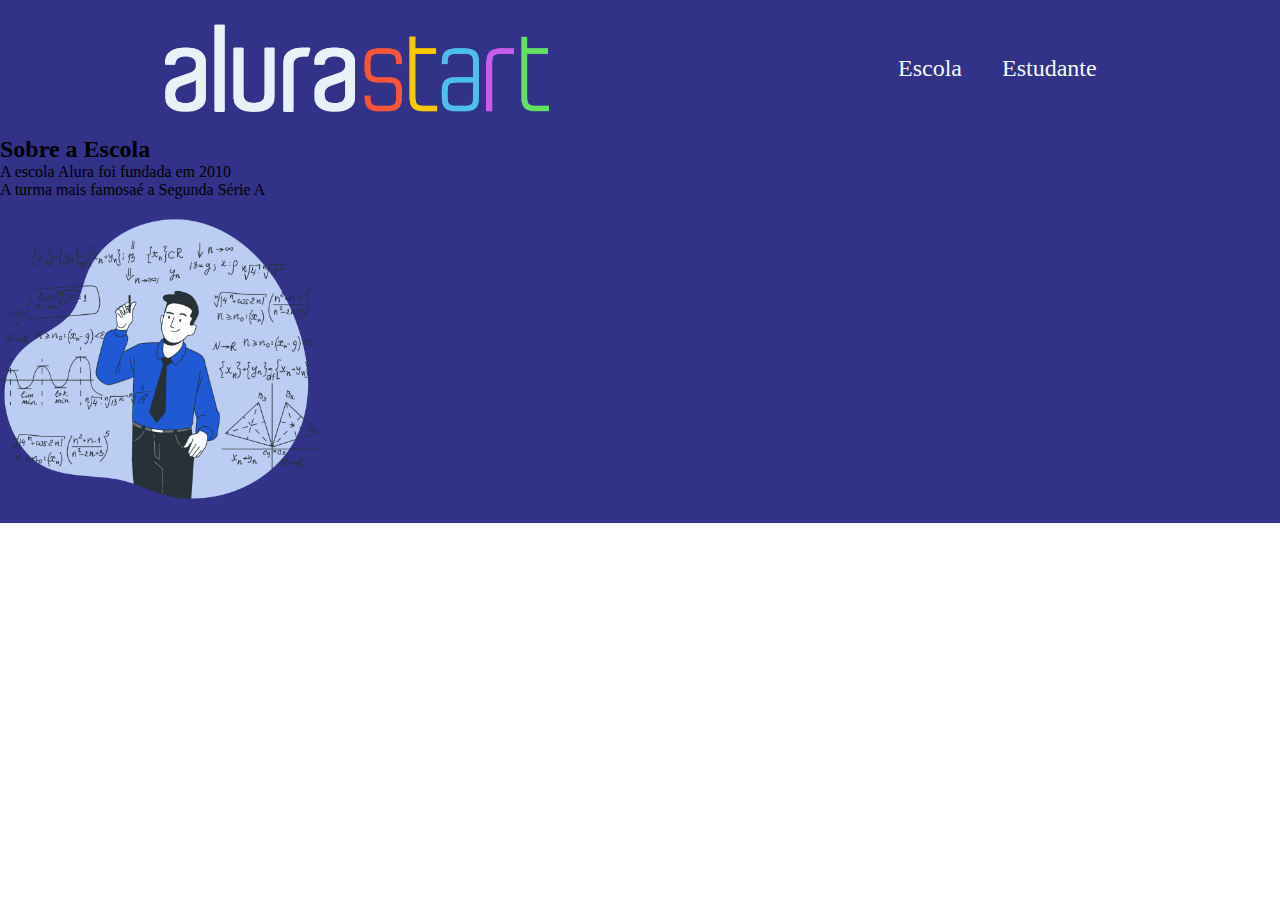
==== puts-main/index.html @ 8de019eb "Add files via upload" ====
<!DOCTYPE html>
<html lang="en">
<head>
    <meta charset="UTF-8">
    <meta name="viewport" content="width=device-width, initial-scale=1.0">
    <title>Document</title>
    <link rel="stylesheet" href="style.css">
</head>
<body>
    <header class="cabecalho">
      <img class="cabecalho-imagem" src="alurastart logo.png" alt="logo da alura"> 
        <ul class="cabecalho-lista">
         <li class="cabecalho-lista-item">Escola</li>
         <li class="cabecalho-lista-item">Estudante</li>
        </ul>
    </header>
    <section class="escola"> 
   <h2 class="escola-titulo">Sobre a Escola</h2>
  <p class="esola-texto-um">A escola Alura foi fundada em 2010</p>
  <p class="escola-texto-dois">A turma mais famosaé a Segunda Série A</p>
   <img class="escola-imagem" src="Mathematics-bro.png" alt="pessoa intoduzindo o conteúdo">
</section>
</body>

</html>
---- puts-main/style.css ----
*{
    margin: 0;
    padding: 0;
}

.cabecalho {
    background-color:rgb(50, 50, 136);
    color: aliceblue;
    display: flex;
    justify-content: space-around;
    align-items: center;
    padding: 24px 0 ;
}

.cabecalho-imagem{
 width: 30%;

}

.cabecalho-lista-item{
    display: inline-block;
    margin: 0 18px;
    font-size: 24px;
}
.escola-imagem{
    width: 25%;
}

.escola{
    background-image: linear-gradient(rgb(50, 50, 136));
}
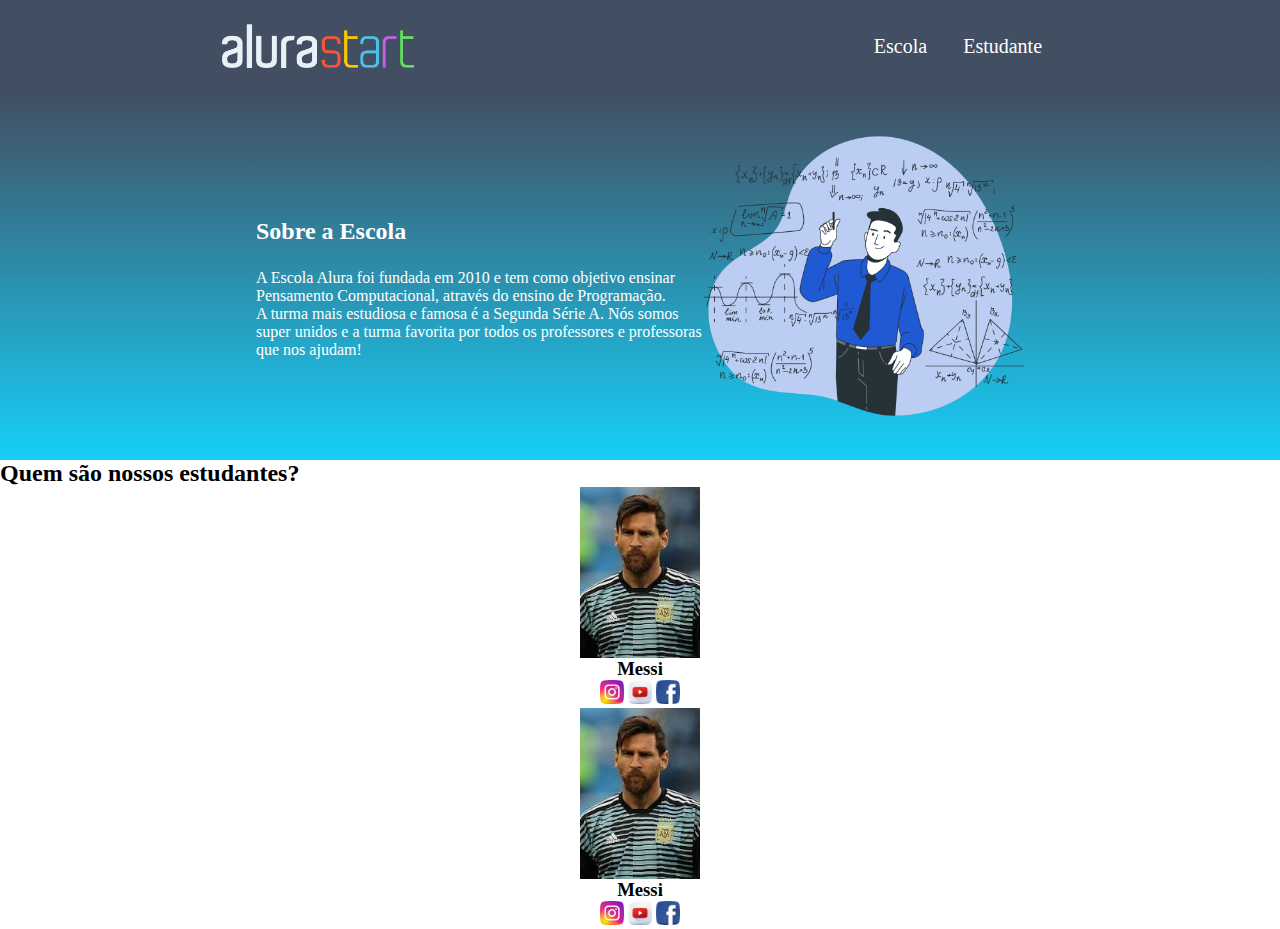
==== commit 2d7ee166: "Add files via upload" ====
--- a/puts-main/index.html
+++ b/puts-main/index.html
@@ -1,25 +1,46 @@
-<!DOCTYPE html>
 <html lang="en">
 <head>
     <meta charset="UTF-8">
+    <meta http-equiv="X-UA-Compatible" content="IE=edge">
     <meta name="viewport" content="width=device-width, initial-scale=1.0">
     <title>Document</title>
     <link rel="stylesheet" href="style.css">
 </head>
 <body>
     <header class="cabecalho">
-      <img class="cabecalho-imagem" src="alurastart logo.png" alt="logo da alura"> 
+        <img class="cabecalho-imagem" src="alurastart logo.png" alt="logo da alura start">
         <ul class="cabecalho-lista">
-         <li class="cabecalho-lista-item">Escola</li>
-         <li class="cabecalho-lista-item">Estudante</li>
+            <li class="cabecalho-lista-item">Escola</li>
+            <li class="cabecalho-lista-item">Estudante</li>
         </ul>
     </header>
-    <section class="escola"> 
-   <h2 class="escola-titulo">Sobre a Escola</h2>
-  <p class="esola-texto-um">A escola Alura foi fundada em 2010</p>
-  <p class="escola-texto-dois">A turma mais famosaé a Segunda Série A</p>
-   <img class="escola-imagem" src="Mathematics-bro.png" alt="pessoa intoduzindo o conteúdo">
-</section>
+
+
+    <section class="escola">
+        <div class="escola-div-conteudo">
+            <h2 class="escola-titulo">Sobre a Escola</h2>
+            <p class="escola-texto-um">A Escola Alura foi fundada em 2010 e tem como objetivo ensinar Pensamento Computacional, através do ensino de  Programação.</p>
+            <p class="escola-texto-dois">A turma mais estudiosa e famosa é a Segunda Série A. Nós somos super unidos e a turma favorita por todos os professores e professoras que nos ajudam!</p>
+        </div>
+        <img class="escola-imagem" src="Mathematics-bro.png" alt="Professora no quadro">
+    </section>
+    <section class="estudante">
+      <h2 class="estudante-título">Quem são nossos estudantes?</h2>
+      <div class="estudante-div">
+        <img class="foto-messi" src="images.jpeg" alt="Foto do Messi">
+        <h3 class="estudante-nome">Messi</h3>
+        <img class="estudante-icone" src="instagram.png" alt="instagram-logo">
+        <img class="estudante-icone" src="youtube (1).png" alt="youtube-logo">
+        <img class="estudante-icone" src="facebook.png" alt="facebook-logo">
+      </div>
+      <div class="estudante-div">
+        <img class="foto-messi" src="images.jpeg" alt="Foto do Messi">
+        <h3 class="estudante-nome">Messi</h3>
+        <img class="estudante-icone" src="instagram.png" alt="instagram-logo">
+        <img class="estudante-icone" src="youtube (1).png" alt="youtube-logo">
+        <img class="estudante-icone" src="facebook.png" alt="facebook-logo">
+      </div>
+    </section>
 </body>
 
-</html>+</html>
--- a/puts-main/style.css
+++ b/puts-main/style.css
@@ -1,31 +1,52 @@
-*{
+* {
     margin: 0;
     padding: 0;
 }
 
 .cabecalho {
-    background-color:rgb(50, 50, 136);
-    color: aliceblue;
+    background-color: #424E61;
+    color: white;
     display: flex;
     justify-content: space-around;
     align-items: center;
-    padding: 24px 0 ;
+    padding: 24px 0;
 }
 
 .cabecalho-imagem{
- width: 30%;
-
+    width: 15%;
 }
 
 .cabecalho-lista-item{
     display: inline-block;
-    margin: 0 18px;
-    font-size: 24px;
+    margin: 0 16px;
+    font-size: 20px;
 }
+
 .escola-imagem{
     width: 25%;
 }
 
 .escola{
-    background-image: linear-gradient(rgb(50, 50, 136));
+    background-image: linear-gradient(#424E61,#16CFF8);
+    color:white;
+    display: flex;
+    justify-content: center;
+    align-items: center;
+    padding: 24px 0;
+}
+
+.escola-div-conteudo{
+    width: 35%;
+}
+.escola-titulo{
+    padding: 24px 0;
+}
+.foto-messi{
+ width: 120px;;
+}
+.estudante-icone{
+ width: 24px;
+}
+.estudante-div{
+  text-align: center;
 }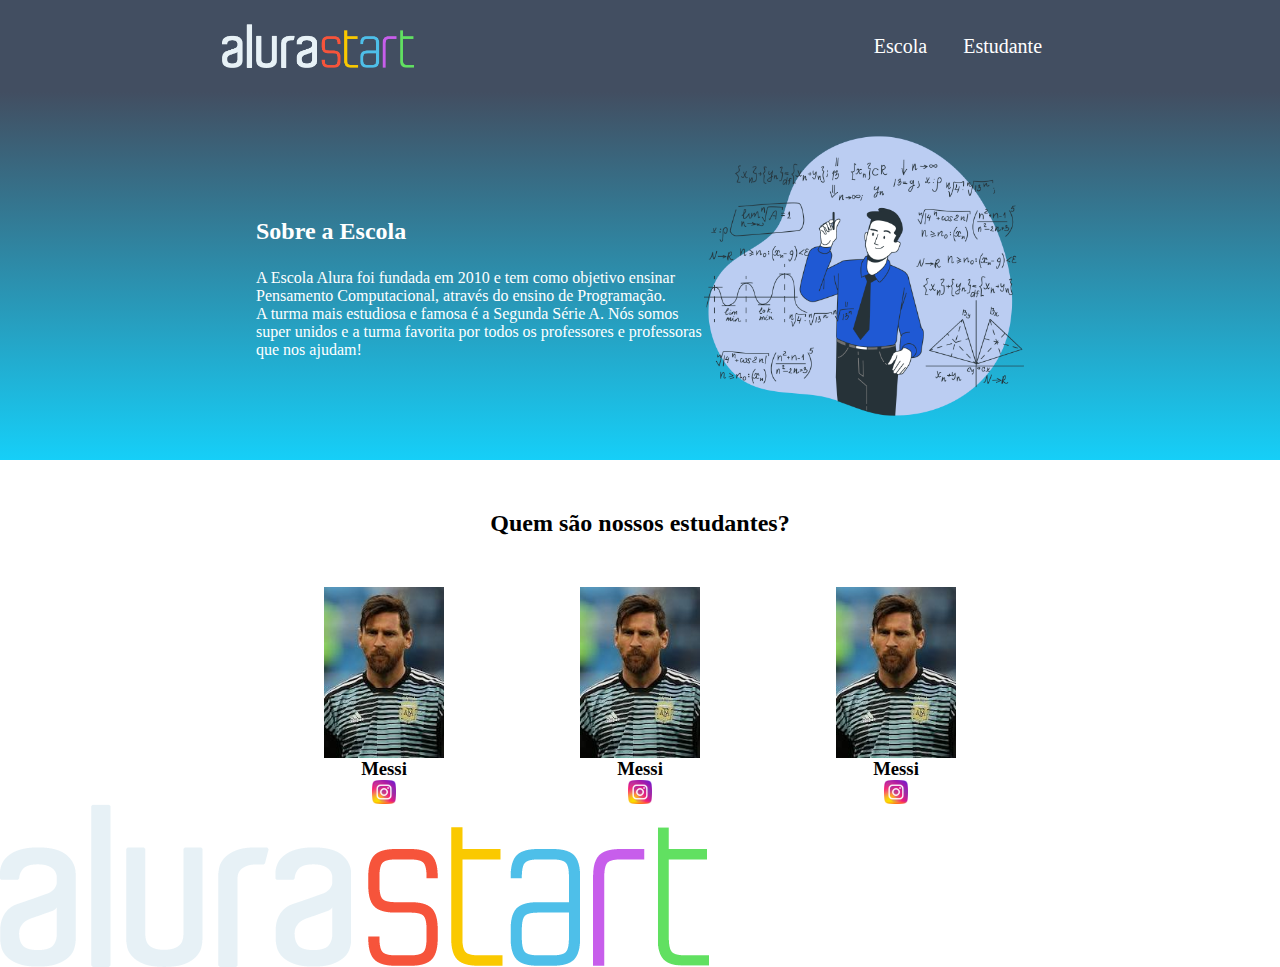
==== commit 66a51df8: "Add files via upload" ====
--- a/puts-main/index.html
+++ b/puts-main/index.html
@@ -26,21 +26,26 @@
     </section>
     <section class="estudante">
       <h2 class="estudante-título">Quem são nossos estudantes?</h2>
-      <div class="estudante-div">
+      <div class="estudante-todos">
+      <span></span>
+        <div class="estudante-div">
         <img class="foto-messi" src="images.jpeg" alt="Foto do Messi">
-        <h3 class="estudante-nome">Messi</h3>
-        <img class="estudante-icone" src="instagram.png" alt="instagram-logo">
-        <img class="estudante-icone" src="youtube (1).png" alt="youtube-logo">
-        <img class="estudante-icone" src="facebook.png" alt="facebook-logo">
+        <h3 class="estudante-nome">Messi</h3>    
+    <a href="https://instagram.com/leomessi"><img class="estudante-icone" src="instagram.png" alt="instagram-logo"></a>
       </div>
       <div class="estudante-div">
         <img class="foto-messi" src="images.jpeg" alt="Foto do Messi">
         <h3 class="estudante-nome">Messi</h3>
-        <img class="estudante-icone" src="instagram.png" alt="instagram-logo">
-        <img class="estudante-icone" src="youtube (1).png" alt="youtube-logo">
-        <img class="estudante-icone" src="facebook.png" alt="facebook-logo">
+    <a href="https://instagram.com/leomessi"><img class="estudante-icone" src="instagram.png" alt="instagram-logo"></a> 
       </div>
+     <div class="estudante-div">
+      <img class="foto-messi" src="images.jpeg" alt="Foto do Messi">
+      <h3 class="estudante-nome">Messi</h3>
+   <a href="https://instagram.com/leomessi"><img class="estudante-icone" src="instagram.png" alt="instagram-logo"></a>
+      </div>
+    </div>      
     </section>
-</body>
-
+    <footer class="rodapé">
+      <img src="alurastart logo.png" alt="alura-logo">
+  </body>
 </html>
--- a/puts-main/style.css
+++ b/puts-main/style.css
@@ -38,15 +38,29 @@
 .escola-div-conteudo{
     width: 35%;
 }
+
 .escola-titulo{
     padding: 24px 0;
 }
+
 .foto-messi{
  width: 120px;;
 }
+
 .estudante-icone{
  width: 24px;
 }
+
 .estudante-div{
   text-align: center;
+}
+
+.estudante-título{
+   text-align: center; 
+ padding: 50px 0 ;
+}
+
+.estudante-todos{
+  display: grid;
+  grid-template-columns: 20% 20% 20% 20% ;
 }